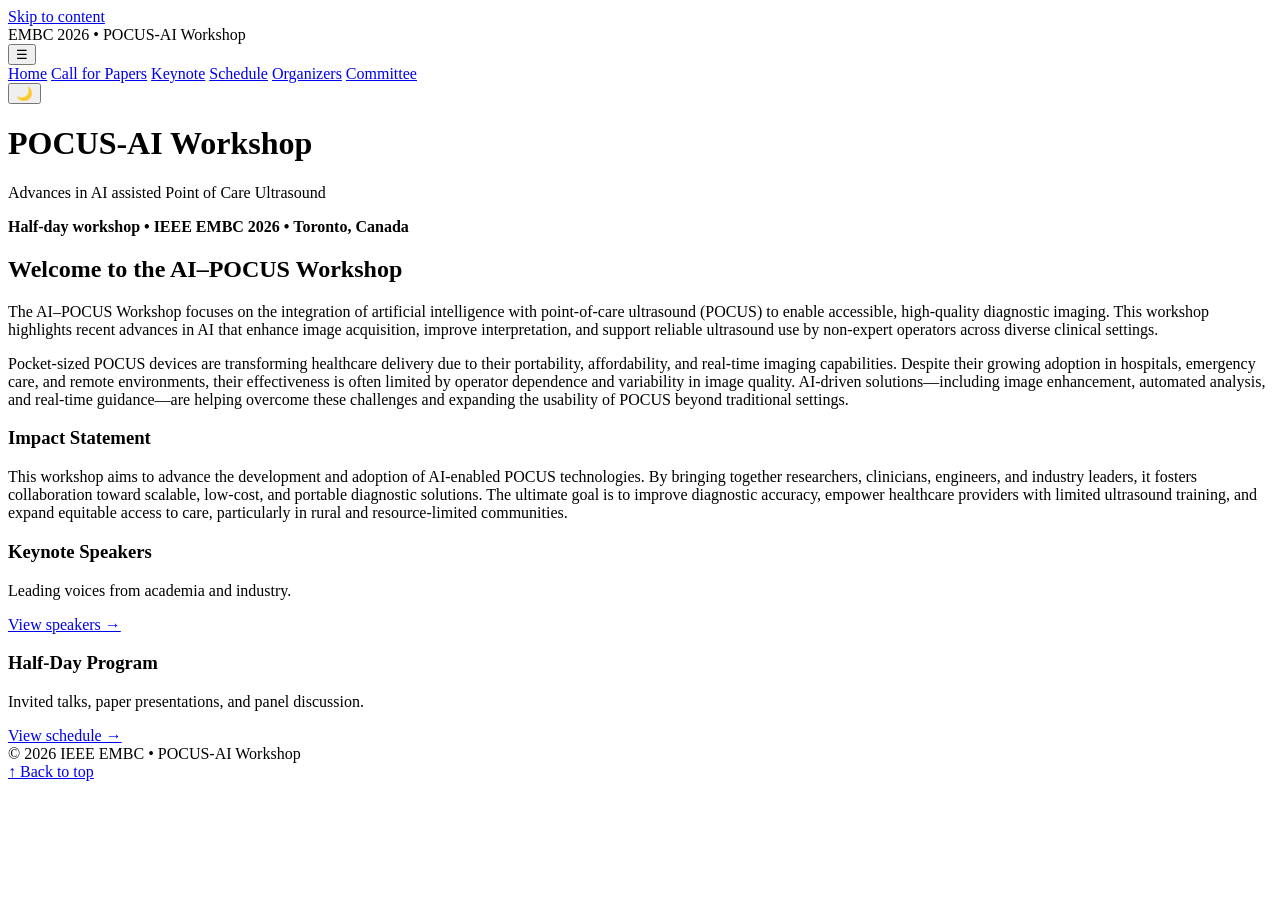
==== index.html @ 0bddae4e "add files" ====
<!DOCTYPE html>
<html lang="en" data-theme="light">
<head>
  <meta charset="UTF-8">
  <meta name="viewport" content="width=device-width, initial-scale=1">
  <title>POCUS-AI Workshop @ EMBC 2026</title>
  <link rel="stylesheet" href="css/style.css">
  <script defer src="js/script.js"></script>
</head>

<body id="top">

<a class="skip-link" href="#main">Skip to content</a>

<nav class="navbar">
  <div class="container nav-flex">
    <div class="logo">EMBC 2026 • POCUS-AI Workshop</div>

    <button class="menu-toggle" aria-label="Toggle navigation" aria-expanded="false">☰</button>

    <div class="nav-links">
      <a href="index.html">Home</a>
      <a href="submission.html">Call for Papers</a>
      <a href="keynote.html">Keynote</a>
      <a href="schedule.html">Schedule</a>
      <a href="organizers.html">Organizers</a>
      <a href="committee.html">Committee</a>
    </div>

    <button id="darkToggle" aria-label="Toggle dark mode">🌙</button>
  </div>
</nav>

<header class="hero animate">
  <div class="container">
    <h1>POCUS-AI Workshop</h1>
    <p class="subtitle">
      Advances in AI assisted Point of Care Ultrasound
    </p>
    <p><strong>Half-day workshop • IEEE EMBC 2026 • Toronto, Canada</strong></p>
  </div>
</header>

<main id="main" class="container">

<!-- <section class="section animate">
  <h2>About the Workshop</h2>
  <p>
    This workshop brings together researchers, clinicians, and industry partners
    to discuss best practices for designing, evaluating, and translating
    point-of-care ultrasound (POCUS) research.
  </p>
</section> -->
<section class="section animate">
  <h2>Welcome to the AI–POCUS Workshop</h2>
  <p>
    The AI–POCUS Workshop focuses on the integration of artificial intelligence
    with point-of-care ultrasound (POCUS) to enable accessible, high-quality
    diagnostic imaging. This workshop highlights recent advances in AI that
    enhance image acquisition, improve interpretation, and support reliable
    ultrasound use by non-expert operators across diverse clinical settings.
  </p>

  <p>
    Pocket-sized POCUS devices are transforming healthcare delivery due to their
    portability, affordability, and real-time imaging capabilities. Despite
    their growing adoption in hospitals, emergency care, and remote environments,
    their effectiveness is often limited by operator dependence and variability
    in image quality. AI-driven solutions—including image enhancement, automated
    analysis, and real-time guidance—are helping overcome these challenges and
    expanding the usability of POCUS beyond traditional settings.
  </p>

  <h3>Impact Statement</h3>
  <p>
    This workshop aims to advance the development and adoption of AI-enabled
    POCUS technologies. By bringing together researchers, clinicians, engineers,
    and industry leaders, it fosters collaboration toward scalable, low-cost,
    and portable diagnostic solutions. The ultimate goal is to improve diagnostic
    accuracy, empower healthcare providers with limited ultrasound training,
    and expand equitable access to care, particularly in rural and resource-limited
    communities.
  </p>
</section>
  

<section class="grid animate">
  <!-- <div class="card">
    <h3>Call for Papers</h3>
    <p>Submit abstracts on POCUS methodology, AI, devices, and clinical impact.</p>
    <a href="cfp.html">Learn more →</a>
  </div> -->

  <div class="card">
    <h3>Keynote Speakers</h3>
    <p>Leading voices from academia and industry.</p>
    <a href="keynote.html">View speakers →</a>
  </div>

  <div class="card">
    <h3>Half-Day Program</h3>
    <p>Invited talks, paper presentations, and panel discussion.</p>
    <a href="schedule.html">View schedule →</a>
  </div>
</section>

<!-- <section class="section animate">
  <h2>Submissions</h2> -->

  <!-- <a
    href="https://openreview.net"
    class="openreview-badge"
    target="_blank"
    rel="noopener"
    aria-label="Submit papers via OpenReview"
  >
    Submit via OpenReview
  </a> -->

  <!-- <div id="countdown" class="card highlight" aria-live="polite">
    <strong>Submission deadline:</strong>
    <span id="countdown-timer">Loading…</span>
  </div>
</section> -->

<!-- <section class="section animate">
  <h2>Sponsors</h2>
  <div class="grid sponsors">
    <img src="assets/images/sponsor1.png" alt="Ultrasound Innovations Inc. logo">
    <img src="assets/images/sponsor2.png" alt="MedTech AI Labs logo">
    <img src="assets/images/sponsor3.png" alt="Portable Imaging Systems logo">
  </div>
</section> -->

</main>

<footer class="site-footer">
  © 2026 IEEE EMBC • POCUS-AI Workshop
</footer>

<a
  href="#top"
  class="back-to-top"
  aria-label="Back to top of page"
>
  ↑ Back to top
</a>


</body>
</html>
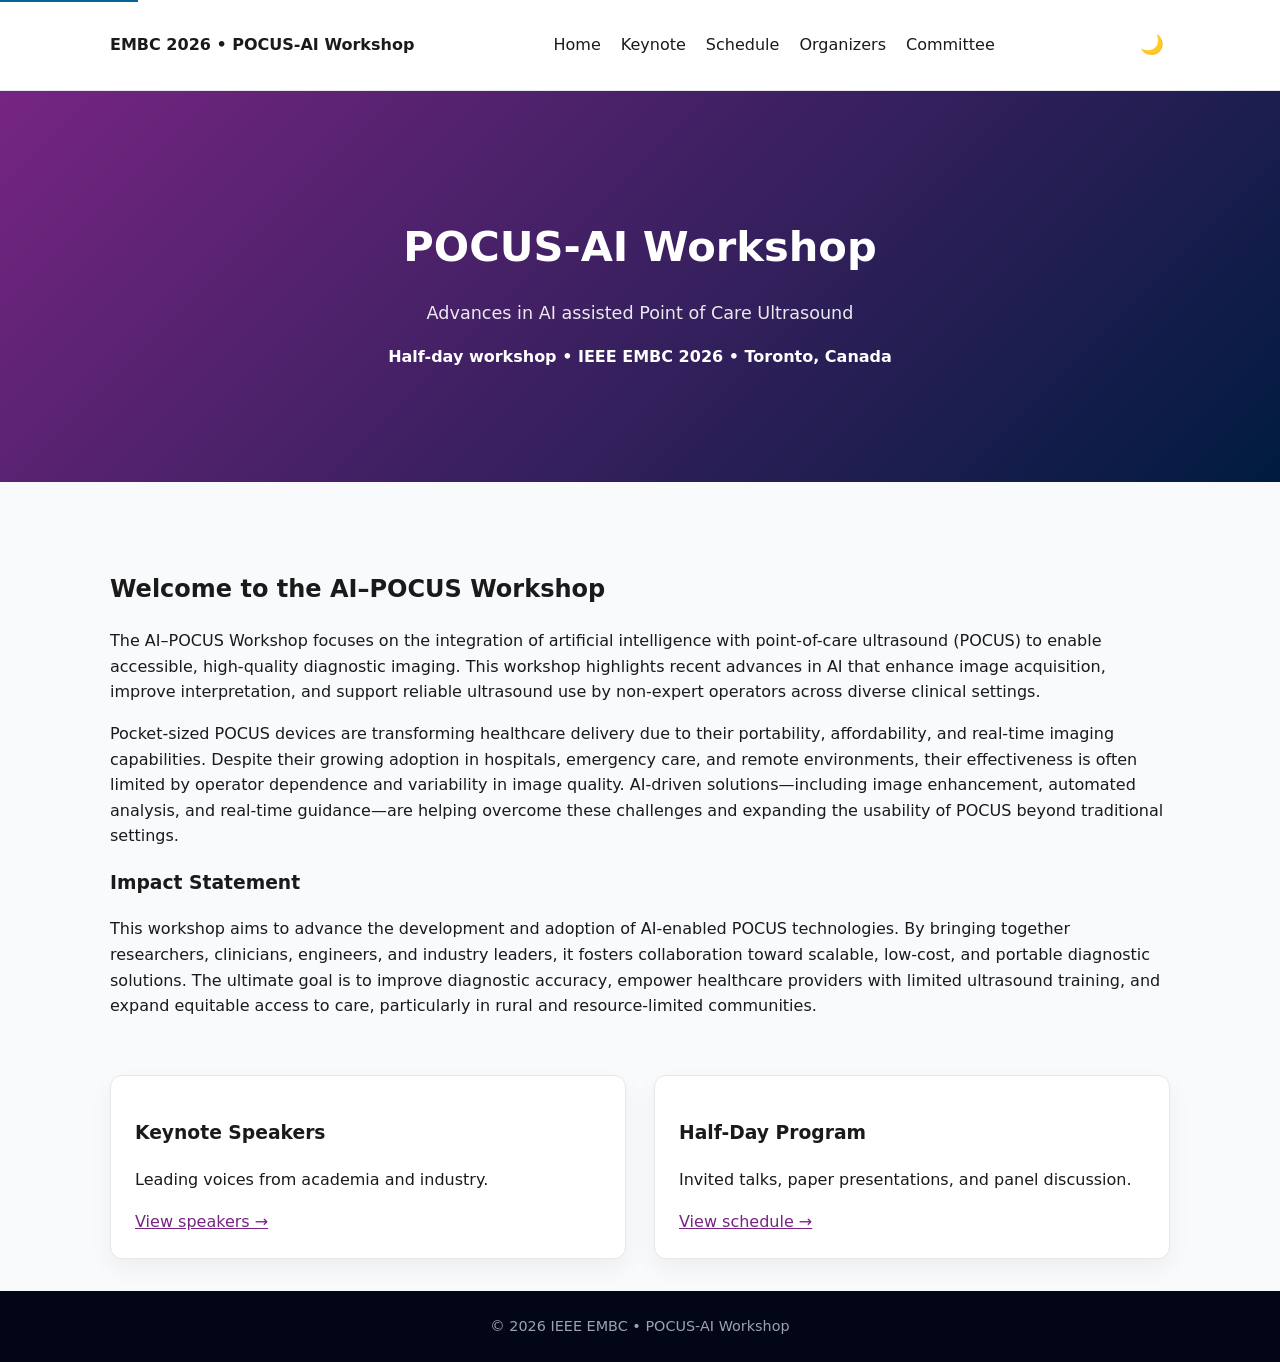
==== commit fad811fa: "Update index.html" ====
--- a/index.html
+++ b/index.html
@@ -20,7 +20,7 @@
 
     <div class="nav-links">
       <a href="index.html">Home</a>
-      <a href="submission.html">Call for Papers</a>
+      <!-- <a href="submission.html">Call for Papers</a> -->
       <a href="keynote.html">Keynote</a>
       <a href="schedule.html">Schedule</a>
       <a href="organizers.html">Organizers</a>
--- a/css/style.css
+++ b/css/style.css
@@ -0,0 +1,415 @@
+/* =========================================================
+   EMBC 2026 – POCUS-AI Workshop
+   ========================================================= */
+
+/* ---------- CSS VARIABLES ---------- */
+:root {
+    --primary: #762582;        /* EMBC / IEEE purple */
+    --accent: #046497;         /* EMBC blue */
+    --bg: #f8fafc;
+    --bg-alt: #e6f4f7;
+    --text: #1a1a1a;
+    --muted: #5f6b7a;
+    --card-bg: #ffffff;
+    --border: #e5e7eb;
+  }
+  
+  /* Dark mode */
+  [data-theme="dark"] {
+    --bg: #020617;
+    --bg-alt: #020617;
+    --text: #e5e7eb;
+    --muted: #9ca3af;
+    --card-bg: #020617;
+    --border: #1f2937;
+  }
+  
+  /* ---------- RESET ---------- */
+  *,
+  *::before,
+  *::after {
+    box-sizing: border-box;
+  }
+  
+  html {
+    scroll-behavior: smooth;
+  }
+  
+  body {
+    margin: 0;
+    font-family: system-ui, -apple-system, BlinkMacSystemFont, "Segoe UI",
+      Roboto, Inter, sans-serif;
+    line-height: 1.6;
+    background: var(--bg);
+    color: var(--text);
+  }
+  
+  /* ---------- ACCESSIBILITY ---------- */
+  :focus-visible {
+    outline: 3px solid var(--accent);
+    outline-offset: 3px;
+  }
+  
+  .skip-link {
+    position: absolute;
+    top: -40px;
+    left: 0;
+    background: var(--accent);
+    color: #000;
+    padding: 0.5rem;
+    z-index: 100;
+  }
+  .skip-link:focus {
+    top: 0;
+  }
+  
+  /* ---------- LAYOUT ---------- */
+  .container {
+    max-width: 1100px;
+    margin: auto;
+    padding: 2rem 1.25rem;
+  }
+  
+  .section {
+    margin: 3.5rem 0;
+  }
+  
+  .grid {
+    display: grid;
+    gap: 1.75rem;
+  }
+  
+  @media (min-width: 768px) {
+    .grid {
+      grid-template-columns: repeat(auto-fit, minmax(250px, 1fr));
+    }
+  }
+  
+  /* ---------- NAVBAR ---------- */
+  .navbar {
+    background: var(--card-bg);
+    border-bottom: 1px solid var(--border);
+    position: sticky;
+    top: 0;
+    z-index: 50;
+  }
+  
+  .nav-flex {
+    display: flex;
+    justify-content: space-between;
+    align-items: center;
+  }
+  
+  .logo {
+    font-weight: 700;
+    font-size: 1rem;
+  }
+  
+  .nav-links {
+    display: flex;
+    gap: 1.25rem;
+  }
+  
+  .nav-links a {
+    text-decoration: none;
+    color: var(--text);
+    font-weight: 500;
+  }
+  
+  .nav-links a:hover {
+    color: var(--accent);
+  }
+  
+  /* Mobile nav */
+  .menu-toggle {
+    display: none;
+    background: none;
+    border: none;
+    font-size: 1.25rem;
+  }
+  
+  @media (max-width: 768px) {
+    .menu-toggle {
+      display: block;
+    }
+  
+    .nav-links {
+      display: none;
+      flex-direction: column;
+      background: var(--card-bg);
+      position: absolute;
+      top: 60px;
+      right: 1rem;
+      padding: 1rem;
+      border-radius: 8px;
+      border: 1px solid var(--border);
+    }
+  
+    .nav-links.open {
+      display: flex;
+    }
+  }
+  
+  /* ---------- HERO ---------- */
+  .hero {
+    background: linear-gradient(135deg, var(--primary), #001b3f);
+    color: white;
+    text-align: center;
+    padding: 4rem 1.5rem;
+  }
+  
+  .hero h1 {
+    font-size: 2.6rem;
+    margin-bottom: 0.5rem;
+  }
+  
+  .subtitle {
+    font-size: 1.1rem;
+    opacity: 0.9;
+  }
+  
+  /* ---------- CARDS ---------- */
+  .card,
+  .speaker-card {
+    background: var(--card-bg);
+    border-radius: 12px;
+    padding: 1.5rem;
+    border: 1px solid var(--border);
+    box-shadow: 0 10px 25px rgba(0, 0, 0, 0.05);
+    transition: transform 0.3s ease, box-shadow 0.3s ease;
+  }
+  
+  .card:hover,
+  .speaker-card:hover {
+    transform: translateY(-5px);
+    box-shadow: 0 16px 30px rgba(0, 0, 0, 0.12);
+  }
+  
+  .highlight {
+    background: var(--bg-alt);
+  }
+  
+  /* ---------- SPEAKER CARDS ---------- */
+  .speaker-card {
+    padding: 0;
+    overflow: hidden;
+  }
+  
+  .speaker-card img {
+    width: 100%;
+    height: 220px;
+    /* object-fit: cover; */
+    object-fit: contain;
+  }
+  
+  .card-body {
+    padding: 1rem 1.25rem;
+  }
+  
+  /* ---------- ORGANIZERS CARDS ---------- */
+  .org-card {
+    padding: 0;
+    overflow: hidden;
+  }
+  
+  .org-card img {
+    width: 100%;
+    height: 220px;
+    /* object-fit: cover; */
+    object-fit: contain;
+  }
+  
+  .card-body {
+    padding: 1rem 1.25rem;
+  }
+  /* ---------- TABLES ---------- */
+  table {
+    width: 100%;
+    border-collapse: collapse;
+    margin-top: 1rem;
+  }
+  
+  th,
+  td {
+    padding: 0.75rem;
+    border-bottom: 1px solid var(--border);
+    text-align: left;
+  }
+  
+  th {
+    background: var(--bg-alt);
+  }
+
+   td:first-child,
+   th:first-child {
+     width: 180px;
+   }
+  
+  /* ---------- LINKS & BUTTONS ---------- */
+  a {
+    color: var(--primary);
+  }
+  
+  a:hover {
+    color: var(--accent);
+  }
+  
+  .button {
+    display: inline-block;
+    padding: 0.65rem 1.2rem;
+    border-radius: 8px;
+    font-weight: 600;
+    text-decoration: none;
+    margin-top: 1rem;
+  }
+  
+  .button.primary {
+    background: var(--accent);
+    color: #002a5c;
+  }
+  
+  .button.secondary {
+    background: var(--primary);
+    color: white;
+  }
+  
+  /* ---------- ANIMATIONS ---------- */
+  .animate {
+    opacity: 0;
+    transform: translateY(20px);
+  }
+  
+  .fade-in {
+    opacity: 1;
+    transform: translateY(0);
+    transition: opacity 0.6s ease, transform 0.6s ease;
+  }
+  
+  /* Reduced motion */
+  @media (prefers-reduced-motion: reduce) {
+    .animate,
+    .fade-in {
+      transition: none;
+      transform: none;
+      opacity: 1;
+    }
+  }
+  
+  /* ---------- FOOTER ---------- */
+  .site-footer {
+    background: #020617;
+    color: #9ca3af;
+    text-align: center;
+    padding: 1.5rem;
+    font-size: 0.9rem;
+  }
+  
+  /* ---------- PRINT ---------- */
+  @media print {
+    nav,
+    footer,
+    .no-print,
+    .menu-toggle {
+      display: none !important;
+    }
+  
+    body {
+      background: white;
+      color: black;
+    }
+  
+    table {
+      font-size: 12pt;
+    }
+  }
+
+  .openreview-badge {
+    display: inline-block;
+    padding: 0.6rem 1rem;
+    border-radius: 999px;
+    background: #f97316;
+    color: white;
+    font-weight: 700;
+    text-decoration: none;
+    margin-top: 1rem;
+  }
+  
+  .openreview-badge:hover {
+    background: #ea580c;
+  }
+
+  .sponsors {
+    align-items: center;
+    text-align: center;
+  }
+  
+  .sponsors img {
+    max-height: 60px;
+    margin: auto;
+    filter: grayscale(100%);
+    opacity: 0.85;
+    transition: opacity 0.3s ease, filter 0.3s ease;
+  }
+  
+  .sponsors img:hover {
+    filter: none;
+    opacity: 1;
+  }
+  
+  /* ---------- Back to top ---------- */
+.back-to-top {
+    position: fixed;
+    bottom: 1.25rem;
+    right: 1.25rem;
+    background: var(--accent);
+    color: #002a5c;
+    padding: 0.5rem 0.75rem;
+    border-radius: 999px;
+    font-weight: 600;
+    text-decoration: none;
+    font-size: 0.9rem;
+    opacity: 0;
+    pointer-events: none;
+    transition: opacity 0.3s ease;
+    z-index: 100;
+  }
+  
+  .back-to-top.visible {
+    opacity: 1;
+    pointer-events: auto;
+  }
+  
+  .back-to-top:focus-visible {
+    outline: 3px solid #fff;
+    outline-offset: 3px;
+  }
+  
+  /* ---------- Dark mode link colors ---------- */
+[data-theme="dark"] a {
+    color: #7dd3fc; /* accessible light cyan */
+  }
+  
+  [data-theme="dark"] a:hover {
+    color: #38bdf8;
+  }
+  
+  [data-theme="dark"] .navbar a {
+    color: #e5e7eb;
+  }
+  
+  [data-theme="dark"] .navbar a:hover {
+    color: var(--accent);
+  }
+
+  #darkToggle {
+    background: none;
+    border: none;
+    font-size: 1.2rem;
+    cursor: pointer;
+    color: var(--text);
+  }
+  
+  [data-theme="dark"] #darkToggle {
+    color: #e5e7eb;
+  }
+  
